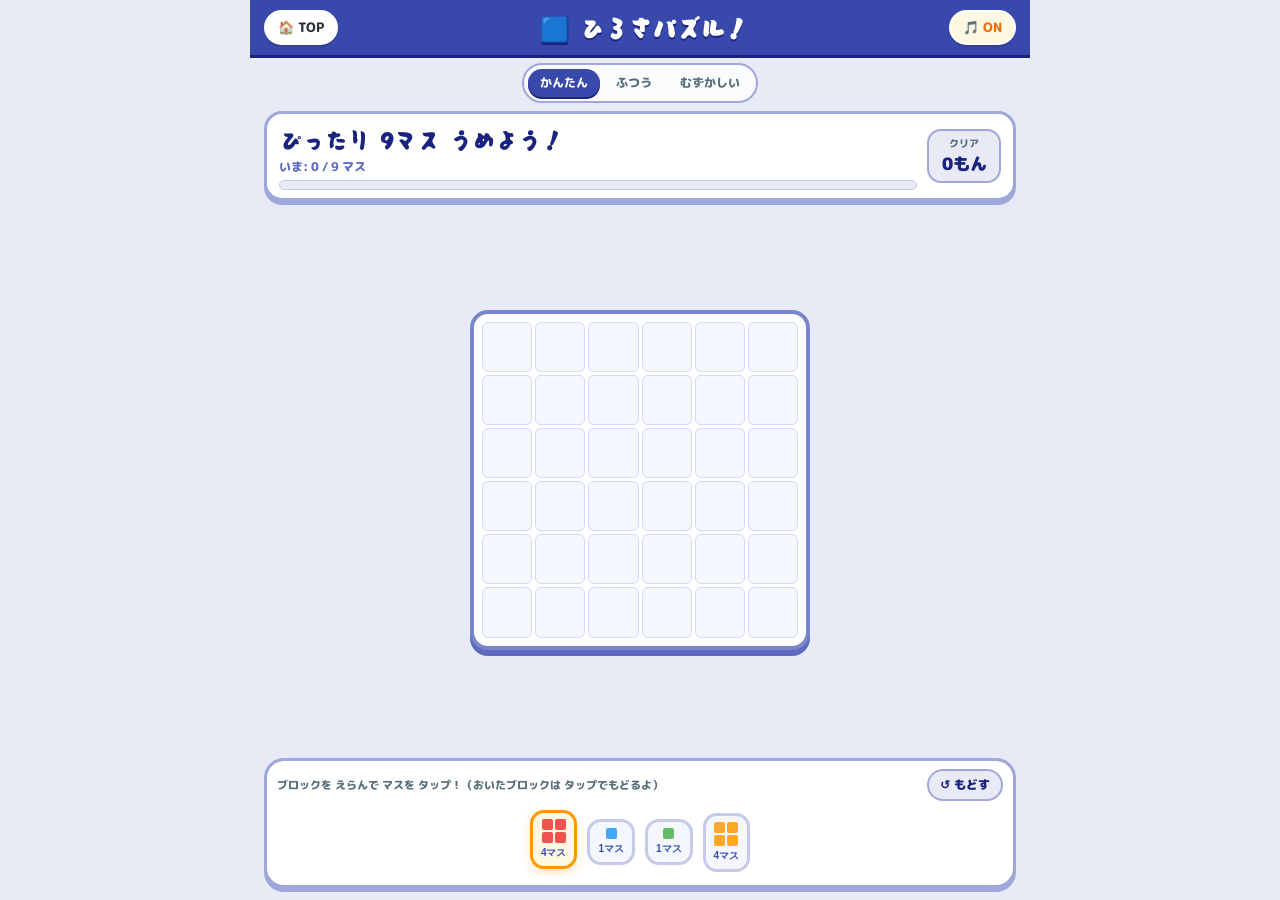
==== area-blocks.html @ 1813569c "feat: 図形・面積パズルゲーム「ひろさパズル！」を追加" ====
<!DOCTYPE html>
<html lang="ja">
<head>
  <meta charset="UTF-8">
  <meta name="viewport" content="width=device-width, initial-scale=1.0, maximum-scale=1.0, user-scalable=no">
  <title>ひろさパズル！ | けいさんアドベンチャー</title>
  <link rel="preconnect" href="https://fonts.googleapis.com">
  <link rel="preconnect" href="https://fonts.gstatic.com" crossorigin>
  <link href="https://fonts.googleapis.com/css2?family=Potta+One&family=M+PLUS+Rounded+1c:wght@700;800;900&display=swap" rel="stylesheet">
  <style>
    :root {
      --pri: #3949ab;
      --pri-dark: #1a237e;
      --bg: #e8eaf6;
      --text: #263238;
    }
    * {
      box-sizing: border-box;
      margin: 0;
      padding: 0;
      -webkit-tap-highlight-color: transparent;
      user-select: none;
      touch-action: manipulation;
    }
    html, body {
      height: 100%;
      overflow: hidden;
      font-family: 'M PLUS Rounded 1c', sans-serif;
      background: var(--bg);
      color: var(--text);
    }

    .wrap {
      height: 100dvh;
      max-width: 780px;
      margin: 0 auto;
      padding: 0 14px 12px;
      display: flex;
      flex-direction: column;
      gap: 8px;
    }

    /* 単色メインバー */
    .top-bar {
      display: flex;
      align-items: center;
      justify-content: space-between;
      gap: 8px;
      flex-shrink: 0;
      margin: 0 -14px;
      padding: 10px 14px;
      background: var(--pri);
      box-shadow: 0 3px 0 var(--pri-dark);
    }
    .pill-btn {
      display: inline-flex;
      align-items: center;
      gap: 4px;
      padding: 6px 12px;
      border-radius: 999px;
      border: 2px solid #fff;
      background: #fff;
      color: var(--text);
      font-family: inherit;
      font-weight: 800;
      font-size: 13px;
      text-decoration: none;
      cursor: pointer;
      box-shadow: 0 2px 0 rgba(0,0,0,0.12);
    }
    .pill-btn:active { transform: translateY(2px); }
    .pill-btn.sound-on { background: #fff8e1; color: #ef6c00; }
    .game-title {
      font-family: 'Potta One', cursive;
      font-size: clamp(18px, 4vw, 24px);
      color: #fff;
      text-shadow: 0 2px 0 var(--pri-dark);
      white-space: nowrap;
    }

    /* 難易度バー */
    .controls-row {
      display: flex;
      justify-content: center;
      align-items: center;
      flex-shrink: 0;
    }
    .chip-group {
      display: flex;
      gap: 4px;
      background: rgba(255,255,255,0.8);
      padding: 4px;
      border-radius: 999px;
      border: 2px solid #9fa8da;
    }
    .mode-chip {
      padding: 5px 12px;
      border-radius: 999px;
      border: none;
      background: transparent;
      color: #546e7a;
      font-family: inherit;
      font-weight: 800;
      font-size: 12px;
      cursor: pointer;
    }
    .mode-chip.active {
      background: var(--pri);
      color: #fff;
      box-shadow: 0 2px 0 var(--pri-dark);
    }

    /* 目標ステータスカード */
    .goal-card {
      flex-shrink: 0;
      background: #fff;
      border-radius: 18px;
      border: 3px solid #9fa8da;
      padding: 8px 12px;
      box-shadow: 0 4px 0 #9fa8da;
      display: flex;
      align-items: center;
      justify-content: space-between;
      gap: 10px;
    }
    .goal-main { flex: 1; }
    .goal-text {
      font-family: 'Potta One', cursive;
      font-size: clamp(17px, 4.2vw, 23px);
      color: #1a237e;
    }
    .goal-sub {
      font-size: 12px;
      font-weight: 800;
      color: #5c6bc0;
      margin-top: 2px;
    }
    .goal-sub.near { color: #ef6c00; }
    .goal-sub.win { color: #2e7d32; }
    .goal-sub.over { color: #e53935; }
    .progress-bar {
      margin-top: 4px;
      height: 10px;
      background: #e8eaf6;
      border-radius: 999px;
      overflow: hidden;
      border: 1px solid #c5cae9;
    }
    .progress-fill {
      height: 100%;
      width: 0%;
      background: linear-gradient(90deg, #5c6bc0, #29b6f6);
      transition: width 0.16s ease-out;
    }
    .progress-fill.win { background: #43a047; }
    .progress-fill.over { background: #e53935; }

    .score-pill {
      background: #e8eaf6;
      border: 2px solid #9fa8da;
      border-radius: 14px;
      padding: 5px 10px;
      text-align: center;
      min-width: 74px;
    }
    .sp-lbl { font-size: 10px; font-weight: 800; color: #546e7a; }
    .sp-val { font-size: 17px; font-weight: 900; color: #1a237e; }

    /* 方眼グリッドステージ */
    .board-stage {
      flex: 1;
      min-height: 0;
      display: flex;
      align-items: center;
      justify-content: center;
      position: relative;
    }
    .grid-board {
      background: #fff;
      padding: 8px;
      border-radius: 18px;
      border: 4px solid #7986cb;
      box-shadow: 0 6px 0 #5c6bc0;
      display: grid;
      gap: 3px;
      max-height: 100%;
      aspect-ratio: 1 / 1;
      height: min(100%, 340px);
    }
    .cell {
      border-radius: 6px;
      background: #f5f7ff;
      border: 1.5px solid #d1d9ff;
      cursor: pointer;
      transition: background 0.1s, transform 0.08s;
      position: relative;
    }
    .cell.blocked {
      background: #cfd8dc;
      border-color: #90a4ae;
      cursor: not-allowed;
      background-image: repeating-linear-gradient(45deg, transparent, transparent 4px, rgba(255,255,255,0.4) 4px, rgba(255,255,255,0.4) 8px);
    }
    .cell.filled {
      border: 2px solid rgba(255,255,255,0.85);
      box-shadow: inset 0 -3px 0 rgba(0,0,0,0.18);
    }
    .cell.preview-ok {
      background: rgba(76, 175, 80, 0.35);
      border-color: #43a047;
    }
    .cell.preview-ng {
      background: rgba(229, 57, 53, 0.35);
      border-color: #e53935;
    }

    /* 下部パレット */
    .tray-card {
      flex-shrink: 0;
      background: #fff;
      border-radius: 20px;
      border: 3px solid #9fa8da;
      box-shadow: 0 4px 0 #9fa8da;
      padding: 8px 10px;
      display: flex;
      flex-direction: column;
      gap: 6px;
    }
    .tray-head {
      display: flex;
      align-items: center;
      justify-content: space-between;
      gap: 6px;
    }
    .tray-hint {
      font-size: 11px;
      font-weight: 800;
      color: #546e7a;
    }
    .tray-actions {
      display: flex;
      gap: 6px;
    }
    .act-btn {
      padding: 5px 11px;
      border-radius: 999px;
      border: 2px solid #9fa8da;
      background: #e8eaf6;
      color: #1a237e;
      font-family: inherit;
      font-size: 12px;
      font-weight: 900;
      cursor: pointer;
    }
    .act-btn:active { transform: translateY(2px); }
    .act-btn.rotate { background: #fff8e1; border-color: #ffb74d; color: #e65100; }

    .pieces-row {
      display: flex;
      gap: 10px;
      overflow-x: auto;
      padding: 4px 2px;
      align-items: center;
      justify-content: center;
      min-height: 70px;
    }
    .piece-btn {
      background: #f5f7ff;
      border: 3px solid #c5cae9;
      border-radius: 14px;
      padding: 6px 8px;
      cursor: pointer;
      display: flex;
      flex-direction: column;
      align-items: center;
      gap: 3px;
      flex-shrink: 0;
      transition: transform 0.1s, border-color 0.1s;
    }
    .piece-btn.selected {
      border-color: #ff9800;
      background: #fff8e1;
      transform: translateY(-3px);
      box-shadow: 0 4px 10px rgba(255, 152, 0, 0.25);
    }
    .piece-btn.used {
      opacity: 0.28;
      pointer-events: none;
    }
    .mini-grid {
      display: grid;
      gap: 2px;
    }
    .mini-cell {
      width: 11px;
      height: 11px;
      border-radius: 2px;
    }
    .piece-area {
      font-size: 10px;
      font-weight: 900;
      color: #3949ab;
    }

    /* 紙吹雪 */
    .confetti {
      position: fixed;
      inset: 0;
      pointer-events: none;
      z-index: 40;
      overflow: hidden;
    }
    .confetti-piece {
      position: absolute;
      width: 10px;
      height: 14px;
      border-radius: 3px;
      animation: fall 1.2s ease-out forwards;
    }
    @keyframes fall {
      0% { transform: translateY(-20px) rotate(0deg); opacity: 1; }
      100% { transform: translateY(100vh) rotate(540deg); opacity: 0; }
    }
  </style>
</head>
<body>
  <div class="wrap">
    <header class="top-bar">
      <a href="index.html" class="pill-btn">🏠 TOP</a>
      <h1 class="game-title">🟦 ひろさパズル！</h1>
      <button id="sound-btn" class="pill-btn sound-on" type="button">🎵 ON</button>
    </header>

    <div class="controls-row">
      <div class="chip-group" id="diff-group">
        <button class="mode-chip active" data-diff="easy" type="button">かんたん</button>
        <button class="mode-chip" data-diff="normal" type="button">ふつう</button>
        <button class="mode-chip" data-diff="hard" type="button">むずかしい</button>
      </div>
    </div>

    <section class="goal-card">
      <div class="goal-main">
        <div class="goal-text" id="goal-text">ぴったり 6マス うめよう！</div>
        <div class="goal-sub" id="goal-sub">いま: 0 / 6 マス</div>
        <div class="progress-bar"><div class="progress-fill" id="progress-fill"></div></div>
      </div>
      <div class="score-pill">
        <div class="sp-lbl">クリア</div>
        <div class="sp-val" id="hud-score">0もん</div>
      </div>
    </section>

    <main class="board-stage">
      <div class="grid-board" id="grid-board"></div>
    </main>

    <section class="tray-card">
      <div class="tray-head">
        <span class="tray-hint" id="tray-hint">ブロックを えらんで マスを タップ！（おいたブロックは タップでもどるよ）</span>
        <div class="tray-actions">
          <button class="act-btn rotate" id="rotate-btn" type="button" style="display:none;">🔄 まわす</button>
          <button class="act-btn" id="reset-btn" type="button">↺ もどす</button>
        </div>
      </div>
      <div class="pieces-row" id="pieces-row"></div>
    </section>
  </div>

  <div class="confetti" id="confetti"></div>

  <script>
    const SHAPES = {
      s1x1: [[0,0]],
      s1x2: [[0,0],[0,1]],
      s2x1: [[0,0],[1,0]],
      s1x3: [[0,0],[0,1],[0,2]],
      s2x2: [[0,0],[0,1],[1,0],[1,1]],
      s2x3: [[0,0],[0,1],[0,2],[1,0],[1,1],[1,2]],
      s1x4: [[0,0],[0,1],[0,2],[0,3]],
      l3:   [[0,0],[1,0],[1,1]],
      l4:   [[0,0],[1,0],[2,0],[2,1]],
      t4:   [[0,0],[0,1],[0,2],[1,1]],
      z4:   [[0,0],[0,1],[1,1],[1,2]]
    };

    const PIECE_COLORS = ['#ef5350', '#42a5f5', '#66bb6a', '#ffa726', '#ab47bc', '#26a69a', '#ec407a'];

    const $ = id => document.getElementById(id);
    const boardEl = $('grid-board');
    const goalTextEl = $('goal-text');
    const goalSubEl = $('goal-sub');
    const progressEl = $('progress-fill');
    const hudScoreEl = $('hud-score');
    const piecesRowEl = $('pieces-row');
    const rotateBtn = $('rotate-btn');

    let diff = 'easy';
    let soundOn = true;
    let audioCtx = null;

    let gridSize = 6;
    let targetArea = 6;
    let maxMoves = 99;
    let blockedCells = new Set();
    let grid = []; // null or { placedId, color }
    let pieces = []; // { id, cells, color, used }
    let selectedPieceId = null;
    let placedCount = 0;
    let score = 0;
    let locked = false;
    let nextPlacedId = 1;

    function addAdventureCoins(earnedCoins, solvedDelta = 0) {
      try {
        const raw = localStorage.getItem('KEISAN_ADVENTURE_SAVE_V1');
        const st = raw ? JSON.parse(raw) : { coins: 0, stars: 0, totalSolved: 0 };
        st.coins = (st.coins || 0) + earnedCoins;
        if (solvedDelta > 0) st.totalSolved = (st.totalSolved || 0) + solvedDelta;
        localStorage.setItem('KEISAN_ADVENTURE_SAVE_V1', JSON.stringify(st));
        return st.coins;
      } catch (e) { return 0; }
    }

    function ensureAudio() {
      if (!audioCtx) {
        const AC = window.AudioContext || window.webkitAudioContext;
        if (AC) audioCtx = new AC();
      }
      if (audioCtx && audioCtx.state === 'suspended') {
        audioCtx.resume();
      }
    }

    function playTone(freq, dur, type = 'sine', gainVal = 0.14, delay = 0) {
      if (!soundOn) return;
      ensureAudio();
      if (!audioCtx) return;
      const now = audioCtx.currentTime + delay;
      const osc = audioCtx.createOscillator();
      const gain = audioCtx.createGain();
      osc.type = type;
      osc.frequency.setValueAtTime(freq, now);
      gain.gain.setValueAtTime(gainVal, now);
      gain.gain.exponentialRampToValueAtTime(0.001, now + dur);
      osc.connect(gain);
      gain.connect(audioCtx.destination);
      osc.start(now);
      osc.stop(now + dur);
    }

    function playPlaceSfx() {
      playTone(523.25, 0.06, 'triangle', 0.15, 0);
      playTone(659.25, 0.08, 'triangle', 0.14, 0.03);
    }

    function playRemoveSfx() {
      playTone(440, 0.06, 'sine', 0.12);
    }

    function playWinSfx() {
      [523.25, 659.25, 783.99, 1046.5].forEach((f, i) => {
        playTone(f, 0.14, 'triangle', 0.18, i * 0.07);
      });
    }

    function playWrongSfx() {
      playTone(220, 0.12, 'sawtooth', 0.1);
    }

    function spawnConfetti() {
      const box = $('confetti');
      const colors = ['#3949ab', '#ffca28', '#66bb6a', '#ec407a', '#29b6f6'];
      for (let i = 0; i < 26; i++) {
        const p = document.createElement('div');
        p.className = 'confetti-piece';
        p.style.left = (10 + Math.random() * 80) + 'vw';
        p.style.top = (-10 - Math.random() * 20) + 'px';
        p.style.background = colors[i % colors.length];
        p.style.animationDuration = (0.85 + Math.random() * 0.6) + 's';
        box.appendChild(p);
        setTimeout(() => p.remove(), 1600);
      }
    }

    function rotateCells90(cells) {
      const rotated = cells.map(([r, c]) => [c, -r]);
      const minR = Math.min(...rotated.map(p => p[0]));
      const minC = Math.min(...rotated.map(p => p[1]));
      return rotated.map(([r, c]) => [r - minR, c - minC]);
    }

    function buildPiecePalette() {
      let poolKeys = [];
      if (diff === 'easy') {
        targetArea = 4 + Math.floor(Math.random() * 6); // 4〜9
        poolKeys = ['s1x1', 's1x2', 's2x1', 's1x3', 's2x2', 's2x3'];
        maxMoves = 99;
      } else if (diff === 'normal') {
        targetArea = 10 + Math.floor(Math.random() * 7); // 10〜16
        poolKeys = ['s1x2', 's1x3', 's2x2', 's2x3', 's1x4', 'l3', 's1x1'];
        maxMoves = 99;
      } else {
        targetArea = 18 + Math.floor(Math.random() * 8); // 18〜25
        poolKeys = ['s2x3', 's2x2', 's1x4', 'l4', 't4', 'z4', 'l3', 's1x2'];
        maxMoves = 7;
      }

      // 必ず目標面積ちょうどを作れる組み合わせを作る
      const chosen = [];
      let rem = targetArea;
      let guard = 0;
      while (rem > 0 && guard < 40) {
        guard++;
        const candidates = poolKeys.filter(k => SHAPES[k].length <= rem);
        if (candidates.length === 0) break;
        const pick = candidates[Math.floor(Math.random() * candidates.length)];
        chosen.push(pick);
        rem -= SHAPES[pick].length;
      }
      while (rem > 0) {
        chosen.push('s1x1');
        rem -= 1;
      }

      if (diff === 'hard') {
        maxMoves = Math.max(chosen.length + 1, 6);
      }

      // ダミーブロックを1〜2個追加
      const extraCount = diff === 'easy' ? 1 : 2;
      for (let i = 0; i < extraCount; i++) {
        chosen.push(poolKeys[Math.floor(Math.random() * poolKeys.length)]);
      }

      // シャッフル
      for (let i = chosen.length - 1; i > 0; i--) {
        const j = Math.floor(Math.random() * (i + 1));
        [chosen[i], chosen[j]] = [chosen[j], chosen[i]];
      }

      pieces = chosen.map((key, idx) => ({
        id: 'p_' + idx,
        cells: SHAPES[key].map(p => [...p]),
        color: PIECE_COLORS[idx % PIECE_COLORS.length],
        used: false
      }));
      selectedPieceId = pieces[0].id;
    }

    function newProblem() {
      locked = false;
      gridSize = diff === 'easy' ? 6 : 8;
      grid = Array.from({ length: gridSize }, () => Array(gridSize).fill(null));
      placedCount = 0;
      blockedCells = new Set();

      if (diff === 'hard') {
        // むずかしい：外周や角にいくつかの障害物マスを置く
        const candidates = [
          [0,0],[0,gridSize-1],[gridSize-1,0],[gridSize-1,gridSize-1],
          [3,3],[3,4],[4,3],[4,4]
        ];
        const count = 4;
        for (let i = 0; i < count; i++) {
          const [r, c] = candidates[Math.floor(Math.random() * candidates.length)];
          blockedCells.add(`${r},${c}`);
        }
      }

      rotateBtn.style.display = diff === 'easy' ? 'none' : 'inline-block';
      buildPiecePalette();
      renderAll();
    }

    function currentArea() {
      let count = 0;
      for (let r = 0; r < gridSize; r++) {
        for (let c = 0; c < gridSize; c++) {
          if (grid[r][c]) count++;
        }
      }
      return count;
    }

    function updateStatusUI() {
      const area = currentArea();
      const moveText = diff === 'hard' ? `（のこり ${Math.max(0, maxMoves - placedCount)}て）` : '';
      goalTextEl.textContent = `ぴったり ${targetArea}マス うめよう！`;

      const pct = Math.min(100, (area / targetArea) * 100);
      progressEl.style.width = pct + '%';
      progressEl.className = 'progress-fill';

      if (area === targetArea) {
        goalSubEl.className = 'goal-sub win';
        goalSubEl.textContent = `✨ ${area} / ${targetArea} マス ぴったり！`;
        progressEl.classList.add('win');
      } else if (area > targetArea) {
        goalSubEl.className = 'goal-sub over';
        goalSubEl.textContent = `💦 ${area} / ${targetArea} マス（おおすぎ！ タップではずそう）`;
        progressEl.classList.add('over');
      } else if (targetArea - area <= 3) {
        goalSubEl.className = 'goal-sub near';
        goalSubEl.textContent = `あと ${targetArea - area} マス！${moveText}`;
      } else {
        goalSubEl.className = 'goal-sub';
        goalSubEl.textContent = `いま: ${area} / ${targetArea} マス ${moveText}`;
      }
    }

    function canPlaceAt(piece, baseR, baseC) {
      return piece.cells.every(([dr, dc]) => {
        const r = baseR + dr;
        const c = baseC + dc;
        if (r < 0 || r >= gridSize || c < 0 || c >= gridSize) return false;
        if (blockedCells.has(`${r},${c}`)) return false;
        if (grid[r][c] !== null) return false;
        return true;
      });
    }

    function placePiece(r, c) {
      if (locked) return;
      if (grid[r][c]) {
        // 配置済みブロックをタップして取り外す
        const target = grid[r][c];
        for (let rr = 0; rr < gridSize; rr++) {
          for (let cc = 0; cc < gridSize; cc++) {
            if (grid[rr][cc] && grid[rr][cc].placedId === target.placedId) {
              grid[rr][cc] = null;
            }
          }
        }
        const p = pieces.find(item => item.id === target.pieceId);
        if (p) {
          p.used = false;
          selectedPieceId = p.id;
        }
        placedCount = Math.max(0, placedCount - 1);
        playRemoveSfx();
        renderAll();
        return;
      }

      if (blockedCells.has(`${r},${c}`)) return;
      const piece = pieces.find(p => p.id === selectedPieceId && !p.used);
      if (!piece) return;

      if (diff === 'hard' && placedCount >= maxMoves) {
        playWrongSfx();
        goalSubEl.className = 'goal-sub over';
        goalSubEl.textContent = '手数オーバー！ おいたブロックを タップではずそう';
        return;
      }

      if (!canPlaceAt(piece, r, c)) {
        playWrongSfx();
        return;
      }

      const pid = nextPlacedId++;
      piece.cells.forEach(([dr, dc]) => {
        grid[r + dr][c + dc] = { placedId: pid, pieceId: piece.id, color: piece.color };
      });
      piece.used = true;
      placedCount++;
      playPlaceSfx();

      // 次の未使用ブロックを自動選択
      const nextUnused = pieces.find(p => !p.used);
      selectedPieceId = nextUnused ? nextUnused.id : null;

      renderAll();
      checkWin();
    }

    function checkWin() {
      const area = currentArea();
      if (area === targetArea) {
        locked = true;
        score++;
        hudScoreEl.textContent = score + 'もん';
        const earned = diff === 'easy' ? 3 : diff === 'normal' ? 5 : 8;
        addAdventureCoins(earned, 1);

        goalSubEl.className = 'goal-sub win';
        goalSubEl.textContent = `🎉 ぴったり ${targetArea}マス クリア！ 🪙 +${earned}コイン！`;
        playWinSfx();
        spawnConfetti();
        setTimeout(newProblem, 1450);
      }
    }

    function clearPreview() {
      boardEl.querySelectorAll('.cell').forEach(el => {
        el.classList.remove('preview-ok', 'preview-ng');
      });
    }

    function showPreview(r, c) {
      clearPreview();
      if (locked || grid[r][c] || blockedCells.has(`${r},${c}`)) return;
      const piece = pieces.find(p => p.id === selectedPieceId && !p.used);
      if (!piece) return;
      const ok = canPlaceAt(piece, r, c);
      piece.cells.forEach(([dr, dc]) => {
        const rr = r + dr;
        const cc = c + dc;
        if (rr >= 0 && rr < gridSize && cc >= 0 && cc < gridSize) {
          const cellEl = boardEl.querySelector(`[data-r="${rr}"][data-c="${cc}"]`);
          if (cellEl && !grid[rr][cc] && !blockedCells.has(`${rr},${cc}`)) {
            cellEl.classList.add(ok ? 'preview-ok' : 'preview-ng');
          }
        }
      });
    }

    function renderBoard() {
      boardEl.style.gridTemplateColumns = `repeat(${gridSize}, 1fr)`;
      boardEl.style.gridTemplateRows = `repeat(${gridSize}, 1fr)`;
      boardEl.innerHTML = '';

      for (let r = 0; r < gridSize; r++) {
        for (let c = 0; c < gridSize; c++) {
          const cell = document.createElement('div');
          cell.className = 'cell';
          cell.dataset.r = r;
          cell.dataset.c = c;

          if (blockedCells.has(`${r},${c}`)) {
            cell.classList.add('blocked');
          } else if (grid[r][c]) {
            cell.classList.add('filled');
            cell.style.background = grid[r][c].color;
          }

          cell.addEventListener('pointerenter', () => showPreview(r, c));
          cell.addEventListener('click', () => placePiece(r, c));
          boardEl.appendChild(cell);
        }
      }
      boardEl.addEventListener('pointerleave', clearPreview, { once: true });
    }

    function renderPieces() {
      piecesRowEl.innerHTML = '';
      pieces.forEach(p => {
        const maxR = Math.max(...p.cells.map(x => x[0])) + 1;
        const maxC = Math.max(...p.cells.map(x => x[1])) + 1;
        const cellSet = new Set(p.cells.map(([r, c]) => `${r},${c}`));

        const btn = document.createElement('button');
        btn.type = 'button';
        btn.className = 'piece-btn' + (p.id === selectedPieceId ? ' selected' : '') + (p.used ? ' used' : '');

        const mini = document.createElement('div');
        mini.className = 'mini-grid';
        mini.style.gridTemplateColumns = `repeat(${maxC}, 11px)`;
        for (let r = 0; r < maxR; r++) {
          for (let c = 0; c < maxC; c++) {
            const mc = document.createElement('div');
            mc.className = 'mini-cell';
            if (cellSet.has(`${r},${c}`)) {
              mc.style.background = p.color;
            }
            mini.appendChild(mc);
          }
        }

        const lbl = document.createElement('span');
        lbl.className = 'piece-area';
        lbl.textContent = p.cells.length + 'マス';

        btn.appendChild(mini);
        btn.appendChild(lbl);
        btn.addEventListener('click', () => {
          if (p.used || locked) return;
          selectedPieceId = p.id;
          playTone(620, 0.04, 'sine', 0.08);
          renderPieces();
        });
        piecesRowEl.appendChild(btn);
      });
    }

    function renderAll() {
      updateStatusUI();
      renderBoard();
      renderPieces();
    }

    rotateBtn.addEventListener('click', () => {
      if (locked) return;
      const p = pieces.find(item => item.id === selectedPieceId && !item.used);
      if (!p) return;
      p.cells = rotateCells90(p.cells);
      playTone(720, 0.05, 'triangle', 0.1);
      renderPieces();
    });

    $('reset-btn').addEventListener('click', () => {
      if (locked) return;
      grid = Array.from({ length: gridSize }, () => Array(gridSize).fill(null));
      pieces.forEach(p => { p.used = false; });
      placedCount = 0;
      selectedPieceId = pieces[0] ? pieces[0].id : null;
      playRemoveSfx();
      renderAll();
    });

    $('diff-group').addEventListener('click', e => {
      const btn = e.target.closest('.mode-chip');
      if (!btn) return;
      diff = btn.dataset.diff;
      document.querySelectorAll('#diff-group .mode-chip').forEach(c => c.classList.toggle('active', c === btn));
      newProblem();
    });

    $('sound-btn').addEventListener('click', () => {
      soundOn = !soundOn;
      const b = $('sound-btn');
      b.textContent = soundOn ? '🎵 ON' : '🔇 OFF';
      b.classList.toggle('sound-on', soundOn);
      if (soundOn) playPlaceSfx();
    });

    newProblem();
  </script>
</body>
</html>
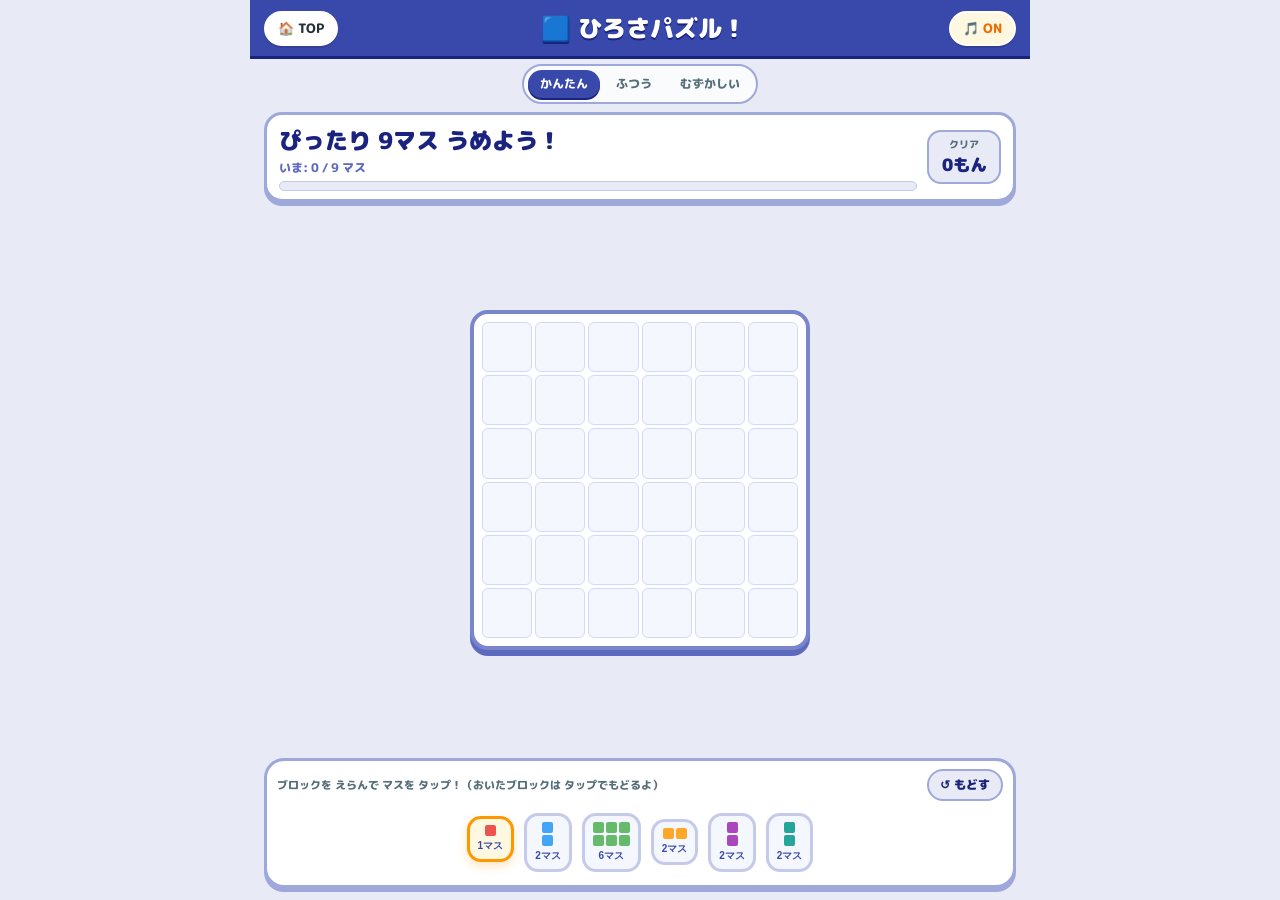
==== commit d445d9bb: "style: 見やすい丸ゴシックフォント（Zen Maru Gothic / M PLUS Rounded 1c）に統一" ====
--- a/area-blocks.html
+++ b/area-blocks.html
@@ -71,7 +71,8 @@
     .pill-btn:active { transform: translateY(2px); }
     .pill-btn.sound-on { background: #fff8e1; color: #ef6c00; }
     .game-title {
-      font-family: 'Potta One', cursive;
+      font-family: 'M PLUS Rounded 1c', sans-serif;
+      font-weight: 900;
       font-size: clamp(18px, 4vw, 24px);
       color: #fff;
       text-shadow: 0 2px 0 var(--pri-dark);
@@ -125,7 +126,8 @@
     }
     .goal-main { flex: 1; }
     .goal-text {
-      font-family: 'Potta One', cursive;
+      font-family: 'M PLUS Rounded 1c', sans-serif;
+      font-weight: 900;
       font-size: clamp(17px, 4.2vw, 23px);
       color: #1a237e;
     }
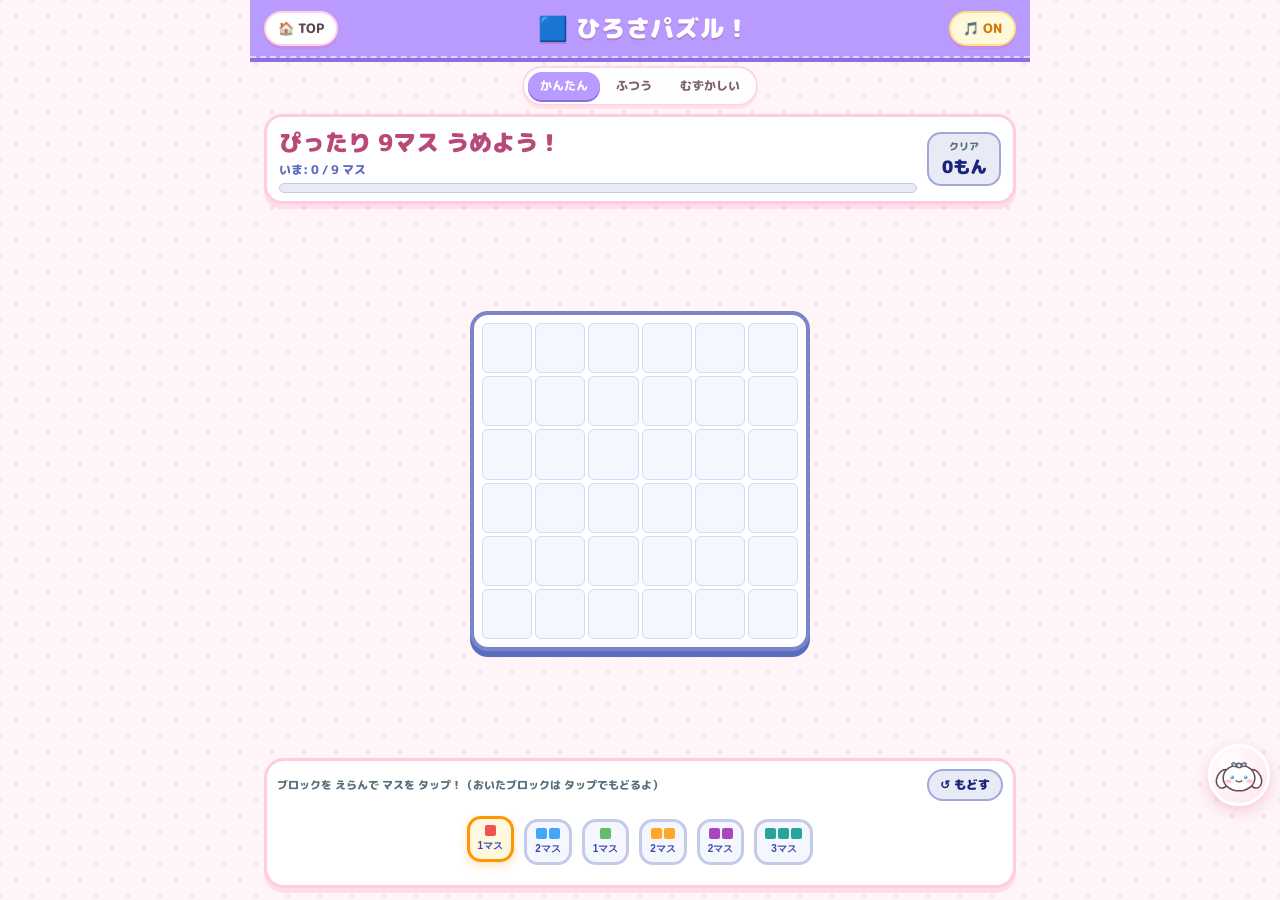
==== commit aaf6a1af: "style: サンリオ調パステルカラー＆オリジナル応援キャラクターを全ページに追加" ====
--- a/area-blocks.html
+++ b/area-blocks.html
@@ -324,8 +324,10 @@
       100% { transform: translateY(100vh) rotate(540deg); opacity: 0; }
     }
   </style>
+  <link rel="stylesheet" href="kawaii-theme.css">
+  <script src="kawaii-mascots.js" defer></script>
 </head>
-<body>
+<body class="theme-pastel-lavender" data-mascot="fuwawan">
   <div class="wrap">
     <header class="top-bar">
       <a href="index.html" class="pill-btn">🏠 TOP</a>
--- a/kawaii-theme.css
+++ b/kawaii-theme.css
@@ -0,0 +1,165 @@
+/* サンリオ調 パステル＆ゆめかわ共通テーマ */
+:root {
+  --kawaii-ink: #5d4752;
+  --kawaii-pink: #ff8fb8;
+  --kawaii-pink-dark: #e06392;
+  --kawaii-pink-soft: #fff0f6;
+  --kawaii-blue: #8fd3ff;
+  --kawaii-mint: #8ce6c8;
+  --kawaii-lavender: #c9a7ff;
+  --kawaii-cream: #fff9e6;
+}
+
+/* 全体のふんわりパステル水玉背景とココアブラウン文字 */
+html, body {
+  color: var(--kawaii-ink) !important;
+  background-color: #fff5f9 !important;
+  background-image:
+    radial-gradient(rgba(255, 168, 204, 0.28) 2.5px, transparent 2.5px),
+    radial-gradient(rgba(162, 221, 255, 0.28) 2.5px, transparent 2.5px) !important;
+  background-size: 32px 32px !important;
+  background-position: 0 0, 16px 16px !important;
+}
+
+/* 単色メインバーをミルキーパステル調に */
+.top-bar {
+  background: var(--kawaii-bar, #ff8fb8) !important;
+  box-shadow: 0 4px 0 var(--kawaii-bar-dark, #e06392) !important;
+  border-bottom: 2px dashed rgba(255, 255, 255, 0.55);
+}
+
+.game-title {
+  text-shadow: 0 2px 0 rgba(160, 60, 100, 0.28) !important;
+  letter-spacing: 0.03em;
+}
+
+.pill-btn {
+  border: 2.5px solid #ffd1e3 !important;
+  color: var(--kawaii-ink) !important;
+  background: #ffffff !important;
+  box-shadow: 0 3px 0 rgba(224, 99, 146, 0.22) !important;
+}
+.pill-btn.sound-on {
+  background: #fff9db !important;
+  color: #d97706 !important;
+  border-color: #ffe082 !important;
+}
+
+/* 難易度チップ・HUDのふんわり化 */
+.chip-group {
+  background: rgba(255, 255, 255, 0.92) !important;
+  border: 2.5px solid #ffd6e7 !important;
+  box-shadow: 0 3px 0 rgba(255, 143, 184, 0.18);
+}
+.mode-chip {
+  color: #7c6270 !important;
+}
+.mode-chip.active {
+  background: var(--kawaii-bar, #ff8fb8) !important;
+  color: #ffffff !important;
+  box-shadow: 0 2px 0 var(--kawaii-bar-dark, #e06392) !important;
+}
+
+.hud-box,
+.summary-card,
+.quest-card,
+.customer-card,
+.goal-card,
+.mission-box,
+.tray-card,
+.stage,
+.place-col {
+  border-color: #ffcce0 !important;
+  box-shadow: 0 5px 0 rgba(255, 143, 184, 0.24) !important;
+}
+
+.hud-val,
+.total-num,
+.quest-text,
+.goal-text,
+.mission-text,
+.tray-total {
+  color: #b84a7a !important;
+}
+
+/* 応援マスコットウィジェット */
+.kawaii-buddy {
+  position: fixed;
+  right: 10px;
+  bottom: 94px;
+  z-index: 35;
+  display: flex;
+  flex-direction: column;
+  align-items: flex-end;
+  pointer-events: none;
+}
+.kawaii-bubble {
+  background: #ffffff;
+  color: #6b4c57;
+  border: 2.5px solid #ffb3d1;
+  border-radius: 16px;
+  padding: 5px 11px;
+  font-size: 12px;
+  font-weight: 800;
+  box-shadow: 0 4px 10px rgba(255, 143, 184, 0.25);
+  margin-bottom: 4px;
+  white-space: nowrap;
+  opacity: 0;
+  transform: translateY(6px) scale(0.9);
+  transition: opacity 0.2s ease, transform 0.2s ease;
+  position: relative;
+}
+.kawaii-bubble.show {
+  opacity: 1;
+  transform: translateY(0) scale(1);
+}
+.kawaii-bubble::after {
+  content: '';
+  position: absolute;
+  right: 18px;
+  bottom: -7px;
+  width: 10px;
+  height: 10px;
+  background: #fff;
+  border-right: 2.5px solid #ffb3d1;
+  border-bottom: 2.5px solid #ffb3d1;
+  transform: rotate(45deg);
+}
+.kawaii-mascot-btn {
+  pointer-events: auto;
+  width: 62px;
+  height: 62px;
+  border-radius: 50%;
+  border: 3px solid #ffffff;
+  background: radial-gradient(circle at 30% 30%, #ffffff, #ffe3ef);
+  box-shadow: 0 5px 14px rgba(224, 99, 146, 0.3);
+  cursor: pointer;
+  padding: 4px;
+  display: flex;
+  align-items: center;
+  justify-content: center;
+  animation: kawaiiFloat 2.6s ease-in-out infinite;
+  transition: transform 0.12s;
+}
+.kawaii-mascot-btn:active {
+  transform: scale(0.9);
+}
+.kawaii-mascot-btn.hop {
+  animation: kawaiiHop 0.4s ease;
+}
+@keyframes kawaiiFloat {
+  0%, 100% { transform: translateY(0); }
+  50% { transform: translateY(-5px); }
+}
+@keyframes kawaiiHop {
+  0%, 100% { transform: translateY(0) scale(1); }
+  45% { transform: translateY(-14px) scale(1.08); }
+}
+
+/* ページごとのパステルバー色 */
+body.theme-pastel-pink     { --kawaii-bar: #ff8fb8; --kawaii-bar-dark: #e06392; }
+body.theme-pastel-blue     { --kawaii-bar: #7cc7ff; --kawaii-bar-dark: #4ba3e3; }
+body.theme-pastel-mint     { --kawaii-bar: #6fd9b7; --kawaii-bar-dark: #42b390; }
+body.theme-pastel-lavender { --kawaii-bar: #b99aff; --kawaii-bar-dark: #8f6ee0; }
+body.theme-pastel-peach    { --kawaii-bar: #ffaa85; --kawaii-bar-dark: #e37f57; }
+body.theme-pastel-lemon    { --kawaii-bar: #f7c954; --kawaii-bar-dark: #d4a024; }
